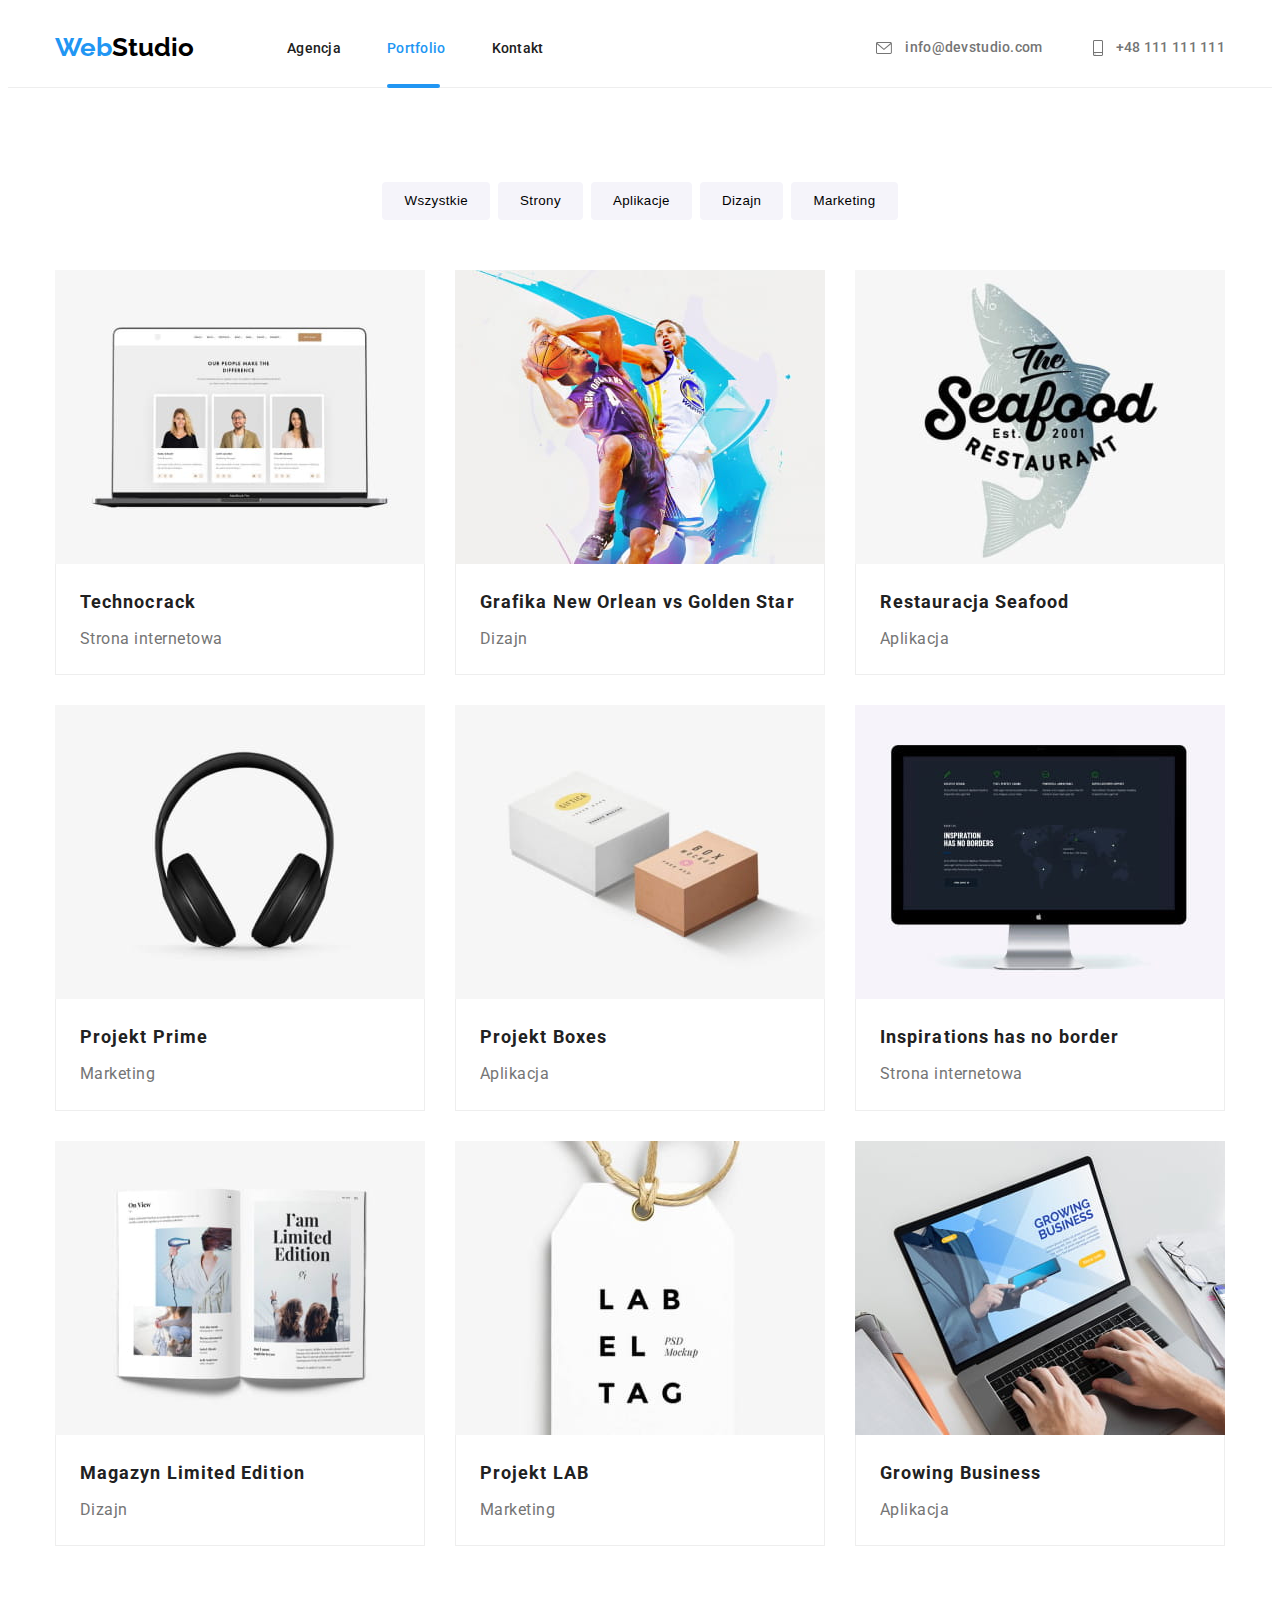
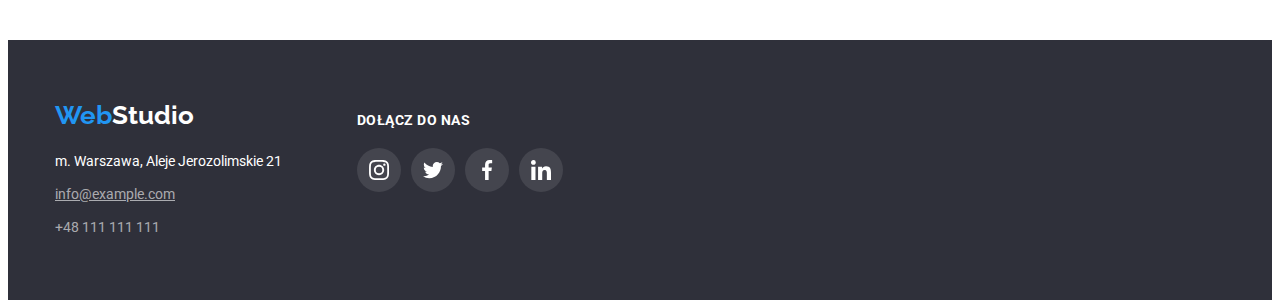
==== portfolio.html @ cc6a9c4f "first commit" ====
<!DOCTYPE html>
<html lang="en">
    <head>
        <meta charset="UTF-8" />
        <meta http-equiv="X-UA-Compatible" content="IE=edge" />
        <meta name="viewport" content="width=device-width, initial-scale=1.0" />
        <title>Portfolio</title>
        <link rel="preconnect" href="https://fonts.googleapis.com" />
        <link rel="preconnect" href="https://fonts.gstatic.com" crossorigin />
        <link
            href="https://fonts.googleapis.com/css2?family=Raleway:wght@700&family=Roboto:wght@400;500;700;900&display=swap"
            rel="stylesheet"
        />
        <link
            rel="stylesheet"
            href="https://cdnjs.cloudflare.com/ajax/libs/modern-normalize/1.1.0/modern-normalize.min.css"
            integrity="sha512-wpPYUAdjBVSE4KJnH1VR1HeZfpl1ub8YT/NKx4PuQ5NmX2tKuGu6U/JRp5y+Y8XG2tV+wKQpNHVUX03MfMFn9Q=="
            crossorigin="anonymous"
            referrerpolicy="no-referrer"
        />
        <link href="./css/style.css" rel="stylesheet" />
    </head>

    <body>
        <header class="main-information">
            <div class="container flex-nav">
                <nav class="flex-nav-details">
                    <a class="logo" href="index.html"
                        >Web<span class="black-studio">Studio</span></a
                    >
                    <ul class="nav-list">
                        <li>
                            <a class="menu-link" href="#">Agencja</a>
                        </li>
                        <li>
                            <a
                                class="menu-link menu-link-active"
                                href="portfolio.html"
                            >
                                Portfolio</a
                            >
                        </li>
                        <li>
                            <a class="menu-link" href="#">Kontakt</a>
                        </li>
                    </ul>
                </nav>

                <ul class="contact-list">
                    <li>
                        <a href="info@devstudio.com">
                            <svg width="16" height="12" class="contact-icon">
                                <use
                                    href="./images/icons.svg#icon-envelope"
                                ></use>
                            </svg>
                            info@devstudio.com</a
                        >
                    </li>
                    <li>
                        <a href="tel:+48111111111"
                            ><svg width="10" height="16" class="contact-icon">
                                <use
                                    href="./images/icons.svg#icon-smartphone"
                                ></use>
                            </svg>
                            +48 111 111 111</a
                        >
                    </li>
                </ul>
            </div>
        </header>

        <main>
            <section class="section">
                <div class="container">
                    <ul class="button-list">
                        <li>
                            <button
                                class="button portfolio-button"
                                type="button"
                            >
                                Wszystkie
                            </button>
                        </li>
                        <li>
                            <button
                                class="button portfolio-button"
                                type="button"
                            >
                                Strony
                            </button>
                        </li>
                        <li>
                            <button
                                class="button portfolio-button"
                                type="button"
                            >
                                Aplikacje
                            </button>
                        </li>
                        <li>
                            <button
                                class="button portfolio-button"
                                type="button"
                            >
                                Dizajn
                            </button>
                        </li>
                        <li>
                            <button
                                class="button portfolio-button"
                                type="button"
                            >
                                Marketing
                            </button>
                        </li>
                    </ul>

                    <ul class="projects">
                        <li class="photo-portfolio-shadow">
                            <div class="overlay-portfolio">
                                <img
                                    src="images/technocrack.jpg"
                                    alt="Otwarty laptop z wyświetloną stroną"
                                    width="370"
                                    height="294"
                                />
                                <div class="overlay-description">
                                    <p>
                                        Technocrack jest popularną platformą
                                        wykorzystywaną do rozpowszechniania
                                        koronawirusa. Firmy wykorzystują tę
                                        platformę do celów szpiegowskich i
                                        ataków na niezabezpieczone serwery
                                        konkurencji
                                    </p>
                                </div>
                            </div>
                            <div class="photo-portfolio">
                                <h3>Technocrack</h3>
                                <p>Strona internetowa</p>
                            </div>
                        </li>
                        <li class="photo-portfolio-shadow">
                            <div class="overlay-portfolio">
                                <img
                                    src="images/grafic-new-orlean-vs-golden-sta.jpg"
                                    alt="Dwóch koszykarzy walczy o piłkę"
                                    width="370"
                                    height="294"
                                />
                                <div class="overlay-description">
                                    <p>
                                        Technocrack jest popularną platformą
                                        wykorzystywaną do rozpowszechniania
                                        koronawirusa. Firmy wykorzystują tę
                                        platformę do celów szpiegowskich i
                                        ataków na niezabezpieczone serwery
                                        konkurencji
                                    </p>
                                </div>
                            </div>
                            <div class="photo-portfolio">
                                <h3>Grafika New Orlean vs Golden Star</h3>
                                <p>Dizajn</p>
                            </div>
                        </li>
                        <li class="photo-portfolio-shadow">
                            <div class="overlay-portfolio">
                                <img
                                    src="images/logo-restaurant-seafood.jpg"
                                    alt="Logo restauracji Seafood"
                                    width="370"
                                    height="294"
                                />
                                <div class="overlay-description">
                                    <p>
                                        Technocrack jest popularną platformą
                                        wykorzystywaną do rozpowszechniania
                                        koronawirusa. Firmy wykorzystują tę
                                        platformę do celów szpiegowskich i
                                        ataków na niezabezpieczone serwery
                                        konkurencji
                                    </p>
                                </div>
                            </div>
                            <div class="photo-portfolio">
                                <h3>Restauracja Seafood</h3>
                                <p>Aplikacja</p>
                            </div>
                        </li>
                        <li class="photo-portfolio-shadow">
                            <div class="overlay-portfolio">
                                <img
                                    src="images/headphones.jpg"
                                    alt="Słuchawki"
                                    width="370"
                                    height="294"
                                />
                                <div class="overlay-description">
                                    <p>
                                        Technocrack jest popularną platformą
                                        wykorzystywaną do rozpowszechniania
                                        koronawirusa. Firmy wykorzystują tę
                                        platformę do celów szpiegowskich i
                                        ataków na niezabezpieczone serwery
                                        konkurencji
                                    </p>
                                </div>
                            </div>
                            <div class="photo-portfolio">
                                <h3>Projekt Prime</h3>
                                <p>Marketing</p>
                            </div>
                        </li>
                        <li class="photo-portfolio-shadow">
                            <div class="overlay-portfolio">
                                <img
                                    src="images/boxes.jpg"
                                    alt="Dwa pudełka"
                                    width="370"
                                    height="294"
                                />
                                <div class="overlay-description">
                                    <p>
                                        Technocrack jest popularną platformą
                                        wykorzystywaną do rozpowszechniania
                                        koronawirusa. Firmy wykorzystują tę
                                        platformę do celów szpiegowskich i
                                        ataków na niezabezpieczone serwery
                                        konkurencji
                                    </p>
                                </div>
                            </div>
                            <div class="photo-portfolio">
                                <h3>Projekt Boxes</h3>
                                <p>Aplikacja</p>
                            </div>
                        </li>
                        <li class="photo-portfolio-shadow">
                            <div class="overlay-portfolio">
                                <img
                                    src="images/apple-monitor.jpg"
                                    alt="Monitor komputera"
                                    width="370"
                                    height="294"
                                />
                                <div class="overlay-description">
                                    <p>
                                        Technocrack jest popularną platformą
                                        wykorzystywaną do rozpowszechniania
                                        koronawirusa. Firmy wykorzystują tę
                                        platformę do celów szpiegowskich i
                                        ataków na niezabezpieczone serwery
                                        konkurencji
                                    </p>
                                </div>
                            </div>
                            <div class="photo-portfolio">
                                <h3>Inspirations has no border</h3>
                                <p>Strona internetowa</p>
                            </div>
                        </li>
                        <li class="photo-portfolio-shadow">
                            <div class="overlay-portfolio">
                                <img
                                    src="images/magazine.jpg"
                                    alt="Otwarty magazyn"
                                    width="370"
                                    height="294"
                                />
                                <div class="overlay-description">
                                    <p>
                                        Technocrack jest popularną platformą
                                        wykorzystywaną do rozpowszechniania
                                        koronawirusa. Firmy wykorzystują tę
                                        platformę do celów szpiegowskich i
                                        ataków na niezabezpieczone serwery
                                        konkurencji
                                    </p>
                                </div>
                            </div>
                            <div class="photo-portfolio">
                                <h3>Magazyn Limited Edition</h3>
                                <p>Dizajn</p>
                            </div>
                        </li>
                        <li class="photo-portfolio-shadow">
                            <div class="overlay-portfolio">
                                <img
                                    src="images/pendant.jpg"
                                    alt="Zawieszka ozdobna"
                                    width="370"
                                    height="294"
                                />
                                <div class="overlay-description">
                                    <p>
                                        Technocrack jest popularną platformą
                                        wykorzystywaną do rozpowszechniania
                                        koronawirusa. Firmy wykorzystują tę
                                        platformę do celów szpiegowskich i
                                        ataków na niezabezpieczone serwery
                                        konkurencji
                                    </p>
                                </div>
                            </div>
                            <div class="photo-portfolio">
                                <h3>Projekt LAB</h3>
                                <p>Marketing</p>
                            </div>
                        </li>
                        <li class="photo-portfolio-shadow">
                            <div class="overlay-portfolio">
                                <img
                                    src="images/aplication-on-computer.jpg"
                                    alt="Praca na aplikacji na komputerze"
                                    width="370"
                                    height="294"
                                />
                                <div class="overlay-description">
                                    <p>
                                        Technocrack jest popularną platformą
                                        wykorzystywaną do rozpowszechniania
                                        koronawirusa. Firmy wykorzystują tę
                                        platformę do celów szpiegowskich i
                                        ataków na niezabezpieczone serwery
                                        konkurencji
                                    </p>
                                </div>
                            </div>
                            <div class="photo-portfolio">
                                <h3>Growing Business</h3>
                                <p>Aplikacja</p>
                            </div>
                        </li>
                    </ul>
                </div>
            </section>
        </main>

        <footer class="contact">
            <div class="container">
                <div class="footer-items">
                    <div>
                        <a class="logo" href="index.html"
                            >Web<span class="white-studio">Studio</span></a
                        >

                        <address class="address-list">
                            <ul class="address-details">
                                <li>
                                    <span
                                        >m. Warszawa, Aleje Jerozolimskie
                                        21</span
                                    >
                                </li>
                                <li>
                                    <a
                                        class="footer-contact underline"
                                        href="mailto:info@example.com"
                                        >info@example.com</a
                                    >
                                </li>
                                <li>
                                    <a
                                        class="footer-contact"
                                        href="+48111111111"
                                        >+48 111 111 111</a
                                    >
                                </li>
                            </ul>
                        </address>
                    </div>
                    <!--Join us-->
                    <div class="join-social-media">
                        <h3>DOŁĄCZ DO NAS</h3>
                        <ul class="join-us">
                            <li>
                                <a href="#" class="footer-icons">
                                    <svg width="20" height="20">
                                        <use
                                            href="./images/icons.svg#icon-instagram"
                                        ></use>
                                    </svg>
                                </a>
                            </li>
                            <li>
                                <a href="#" class="footer-icons">
                                    <svg width="20" height="20">
                                        <use
                                            href="./images/icons.svg#icon-twitter"
                                        ></use>
                                    </svg>
                                </a>
                            </li>
                            <li>
                                <a href="#" class="footer-icons">
                                    <svg width="20" height="20">
                                        <use
                                            href="./images/icons.svg#icon-facebook"
                                        ></use>
                                    </svg>
                                </a>
                            </li>
                            <li>
                                <a href="#" class="footer-icons">
                                    <svg width="20" height="20">
                                        <use
                                            href="./images/icons.svg#icon-linkedin"
                                        ></use>
                                    </svg>
                                </a>
                            </li>
                        </ul>
                    </div>
                </div>
            </div>
        </footer>
    </body>
</html>
---- css/style.css ----
*,
::before,
::after {
    box-sizing: border-box;
}

:root {
    --primary-color: #2196f3;
    --black-color: #000;
    --dark-grey: #212121;
    --white-color: #fff;
    --light-grey: #757575;
    --navy-blue: #2f303a;
    --black-rock: #2f303a;
    --beige: #f5f4fa;
    --background-dark-transparent: #2f303a66;
    --icon-color: #afb1b8;
    --border-color: #eeeeee;
}

.container {
    max-width: 1200px;
    margin: 0 auto;
    padding: 0 15px;
}

body {
    font-family: 'Roboto', sans-serif;
}

ul,
h1,
h2,
h3,
h4,
p,
figure {
    margin: 0;
    padding: 0;
}

img,
svg {
    vertical-align: middle;
}

.section {
    padding: 94px 0;
}

/*SITE NAV*/
.flex-nav {
    display: flex;
    justify-content: space-between;
    align-items: center;
}

.flex-nav-details {
    display: flex;
    align-items: center;
}

.main-information {
    background-color: var(--white-color);
    padding: 24px 0 25px;
    border-bottom: 1px solid #eeeeee;
}

.nav-list a:hover,
.nav-list a:focus,
.contact-list a:hover,
.contact-list a:focus {
    color: var(--primary-color);
}

.menu-link {
    color: var(--dark-grey);
    font-weight: 500;
    font-size: 14px;
    line-height: 1.17;
    letter-spacing: 0.02em;
    text-align: left;
    transition: color 250ms cubic-bezier(0.4, 0, 0.2, 1);
}

.menu-link-active {
    color: var(--primary-color);
}

.menu-link-active::after {
    background-color: var(--primary-color);
    content: '';
    display: flex;
    justify-content: center;
    position: absolute;
    width: 53px;
    height: 4px;
    top: 46px;
    border-radius: 2px;
}

.menu-link:hover::after,
.menu-link:focus::after {
    background-color: var(--primary-color);
    content: '';
    display: flex;
    justify-content: center;
    position: absolute;
    width: 53px;
    height: 4px;
    top: 46px;
    border-radius: 2px;
}

.logo {
    font-family: 'Raleway', sans-serif;
    font-weight: 700;
    font-size: 26px;
    line-height: 1.17;
    text-align: left;
    text-decoration: none;
    margin-right: 93px;
}

.black-studio {
    color: var(--black-color);
}

.white-studio {
    color: var(--white-color);
}

.logo {
    color: var(--primary-color);
}

.nav-list {
    display: flex;
    list-style: none;
    gap: 46px;
    position: relative;
}

.contact-list {
    font-weight: 500;
    font-size: 14px;
    line-height: 1.17;
    letter-spacing: 0.02em;
    text-align: left;
    list-style: none;
    display: flex;
    column-gap: 50px;
    flex-direction: row;
}

.contact-icon {
    margin-right: 10px;
    fill: currentColor;
}

.contact-list a {
    color: var(--light-grey);
    text-decoration: none;
    transition: color 250ms cubic-bezier(0.4, 0, 0.2, 1);
}

.main-information a {
    text-decoration: none;
}
/*END SITE NAV*/

/*FIRST SECTION*/

.first-section {
    text-align: center;
    background-color: var(--navy-blue);
    background-image: linear-gradient(
            90deg,
            rgba(47, 48, 58, 0.4) 0%,
            rgba(47, 48, 58, 0.4) 0%
        ),
        url(../images/hero.jpg);
    background-position: center;
    margin: 0 auto;
    background-repeat: no-repeat;
}

.first-section h1 {
    font-weight: 900;
    font-size: 44px;
    line-height: 1.36;
    color: #fff;
    letter-spacing: 0.06em;
    text-align: center;
    margin: 106px 252px 30px;
}

.first-section button {
    font-weight: 700;
    font-size: 16px;
    color: var(--white-color);
    background-color: var(--primary-color);
    outline: none;
    border: none;
    border-radius: 4px;
    margin-bottom: 106px;
    width: 200px;
    height: 50px;
    cursor: pointer;
}

.button-list {
    list-style: none;
    display: flex;
    gap: 8px;
    align-items: center;
    justify-content: center;
}

.button {
    color: var(--black-color);
    background-color: var(--beige);
    outline: none;
    border: none;
    border-radius: 4px;
    cursor: pointer;
    transition: color 250ms cubic-bezier(0.4, 0, 0.2, 1);
}
.portfolio-button {
    padding: 6px 22px;
    line-height: 26px;
    font-weight: 500;
    letter-spacing: 0.03em;
    cursor: pointer;
    transition: color 250ms cubic-bezier(0.4, 0, 0.2, 1),
        background-color 250ms cubic-bezier(0.4, 0, 0.2, 1);
}

.portfolio-button:hover,
.portfolio-button:focus {
    color: var(--color-white);
    background-color: var(--color-blue);
    box-shadow: 0px 3px 1px rgba(0, 0, 0, 0.1), 0px 1px 2px rgba(0, 0, 0, 0.08),
        0px 2px 2px rgba(0, 0, 0, 0.12);
}

.button:hover,
.button:focus {
    color: var(--white-color);
    background-color: var(--primary-color);
}
/*END FIRST SECTION*/

/*SECOND SECTION*/
.second-section-list h3 {
    font-weight: 700;
    font-size: 14px;
    line-height: 1.17;
    color: var(--dark-grey);
    letter-spacing: 0.03em;
    text-align: left;
}

.flex-second-section {
    display: flex;
    align-items: center;
    list-style: none;
    gap: 30px;
}

.lorem-icon {
    padding: 25px 100px;
    margin-bottom: 30px;
    background-color: var(--beige);
    border-radius: 4px;
}

.title-section {
    padding-top: 10px;
}

.flex-third-section,
.flex-fourth-section {
    display: flex;
    align-items: center;
    list-style: none;
    gap: 30px;
}

.third-section {
    margin-top: -94px;
}

.box-photo {
    position: relative;
    overflow: hidden;
}

.overlay-box-photo {
    position: absolute;
    bottom: 0;
    left: 0;
    background-color: rgba(47, 48, 58, 0.8);
    color: var(--white-color);
    width: 370px;
    height: 70px;
    font-weight: 700;
    font-size: 14px;
    line-height: 1.17;
    letter-spacing: 0.03em;
    text-align: center;
}

.overlay-box-photo p {
    padding: 27px 0;
}

.fourth-section {
    background-color: var(--beige);
}

.our-team {
    background-color: var(--white-color);
    margin: 0;
    box-shadow: 0px 1px 3px rgba(0 0 0 / 12%), 0px 1px 1px rgba(0 0 0 / 14%),
        0px 2px 1px rgba(0 0 0 / 20%);
    border-bottom-right-radius: 4px;
    border-bottom-left-radius: 4px;
}

.social-media {
    display: flex;
    justify-content: center;
    align-items: center;
    gap: 10px;
    list-style: none;
    margin-top: 16px;
}

.social-icon {
    fill: var(--icon-color);
    border-radius: 50%;
    padding: 12px;
    display: flex;
    align-items: center;
    transition: fill 250ms cubic-bezier(0.4, 0, 0.2, 1),
        background-color 250ms cubic-bezier(0.4, 0, 0.2, 1);
}

.social-icon:hover,
.social-icon:focus {
    fill: var(--white-color);
    background-color: var(--primary-color);
}

.projects h3 {
    font-size: 18px;
    line-height: 2;
    letter-spacing: 0.06em;
    color: var(--dark-grey);
    padding-top: 20px;
    padding-bottom: 4px;
    padding-left: 24px;
    margin: 0;
}

.projects p {
    font-size: 16px;
    line-height: 1.88;
    letter-spacing: 0.03em;
    color: var(--light-grey);
    margin: 0;
    padding-left: 24px;
    padding-bottom: 20px;
}

.projects {
    display: flex;
    flex-wrap: wrap;
    gap: 30px;
    list-style: none;
    padding-top: 50px;
}

.photo-portfolio {
    border-right: 1px solid #eeeeee;
    border-bottom: 1px solid #eeeeee;
    border-left: 1px solid #eeeeee;
}

.overlay-portfolio {
    position: relative;
    overflow: hidden;
}

.overlay-description {
    position: absolute;
    top: 0;
    left: 0;
    width: 100%;
    height: 100%;
    background-color: rgba(33, 150, 243, 0.9);
    transform: translateY(100%);
    transition-property: transform;
    transition-duration: 250ms;
    transition-timing-function: cubic-bezier(0.4, 0, 0.2, 1);
}

.overlay-portfolio:hover .overlay-description {
    transform: translateY(0);
}

.overlay-description p {
    font-weight: 400px;
    font-size: 18px;
    line-height: 1, 55;
    letter-spacing: 0.03em;
    padding: 49px 45px 49px 24px;
    color: var(--white-color);
}

.photo-portfolio-shadow:hover,
.photo-portfolio-shadow:focus {
    box-shadow: 0px 1px 1px rgba(0, 0, 0, 0.12), 0px 4px 4px rgba(0, 0, 0, 0.06),
        1px 4px 6px rgba(0, 0, 0, 0.16);
    cursor: pointer;
}

.photo-portfolio-shadow,
.photo-portfolio-shadow {
    transition: color 250ms cubic-bezier(0.4, 0, 0.2, 1);
}

.second-section-list p {
    font-size: 14px;
    line-height: 1.71;
    color: var(--light-grey);
    letter-spacing: 0.03em;
}

.third-section-list,
.fourth-section-list,
.our-costumers {
    font-weight: 700;
    font-size: 36px;
    line-height: 1.17;
    color: var(--dark-grey);
    text-align: center;
    margin-bottom: 50px;
}

.costumers {
    display: flex;
    justify-content: center;
    align-items: center;
    gap: 30px;
    list-style: none;
    cursor: pointer;
}

.company {
    border: 1px solid var(--icon-color);
    border-radius: 4px;
    fill: var(--icon-color);
    padding: 18px 32px 14px 32px;
    outline: none;
    transition: fill 250ms cubic-bezier(0.4, 0, 0.2, 1),
        border-color 250ms cubic-bezier(0.4, 0, 0.2, 1);
}

.company:hover,
.company:focus {
    fill: var(--primary-color);
    border-color: var(--primary-color);
}

.photo-bg {
    background-color: var(--white-color);
    padding: 30px 0;
    line-height: 1.85;
    font-size: 16px;
    text-align: center;
}

.name {
    font-weight: 500;
    font-size: 16px;
    color: var(--dark-grey);
    letter-spacing: 0.03em;
}

.workplace {
    color: var(--light-grey);
    text-align: center;
}

/*FOOTER*/
.contact {
    background-color: var(--navy-blue);
    padding: 60px 0;
}

.address-list {
    color: rgba(255, 255, 255, 0.6);
    font-size: 14px;
    line-height: 1.71;
    font-style: normal;
    text-decoration: none;
    margin-top: 20px;
}

.address-list span {
    color: var(--white-color);
    font-size: 14px;
    line-height: 1.71;
    font-style: normal;
    padding-top: 20px;
}

.footer-contact {
    text-decoration: none;
    color: rgba(255, 255, 255, 0.6);
    font-style: normal;
    font-size: 14px;
    line-height: 1.71;
    transition: color 250ms cubic-bezier(0.4, 0, 0.2, 1);
}

.underline {
    text-decoration: underline;
}

.footer-contact:hover,
.footer-contact:focus {
    color: var(--primary-color);
}

.address-details {
    display: flex;
    flex-direction: column;
    list-style-type: none;
    padding-left: 0;
    gap: 9px;
}

.footer-items {
    display: inline-flex;
    justify-content: center;
}

.join-social-media {
    margin-top: 12px;
    margin-left: 70px;
}

.join-us {
    list-style: none;
    display: inline-flex;
    justify-content: center;
    gap: 10px;
    padding-top: 20px;
}

.footer-icons {
    fill: var(--white-color);
    border-radius: 50%;
    background-color: rgba(255, 255, 255, 0.1);
    cursor: pointer;
    padding: 12px;
    align-items: center;
    display: flex;
    justify-content: center;
    transition: background-color 250ms cubic-bezier(0.4, 0, 0.2, 1);
}

.footer-icons:hover,
.footer-icons:focus {
    fill: var(--white-color);
    background-color: var(--primary-color);
}

.join-social-media h3 {
    color: var(--white-color);
    font-weight: 700;
    font-size: 14px;
    line-height: 1.17;
    letter-spacing: 0.03rem;
}

.backdrop {
    position: fixed;
    left: 0;
    top: 0;
    width: 100%;
    height: 100%;
    display: flex;
    justify-content: center;
    align-items: center;
    background-color: rgba(0, 0, 0, 0.2);
    z-index: 1;
    visibility: visible;
    opacity: 1;
    transition: visibility 250ms cubic-bezier(0.4, 0, 0.2, 1);
}

.modal {
    position: relative;
    width: 528px;
    height: 581px;
    background-color: var(--white-color);
    border-radius: 4px;
    box-shadow: 0px 1px 3px rgb(0 0 0 / 12%), 0px 1px 1px rgb(0 0 0 / 14%),
        0px 2px 1px rgb(0 0 0 / 20%);
    transform: translateY(0);
    transition-property: transform;
    transition-duration: 250ms;
    transition-timing-function: cubic-bezier(0.4, 0, 0.2, 1);
}

.close-btn {
    position: absolute;
    top: 8px;
    right: 8px;
    width: 30px;
    height: 30px;
    border-radius: 50%;
    background-color: var(--white-color);
    border: 1px solid rgba(0, 0, 0, 0.1);
    display: flex;
    align-items: center;
    justify-content: center;
    cursor: pointer;
}

.is-hidden {
    visibility: hidden;
    opacity: 0;
    pointer-events: none;
    transition-property: opacity, visibility;
    transition-duration: 250ms;
    transition-timing-function: ease-out;
}

.is-hidden .modal {
    transform: translateY(-100%);
}
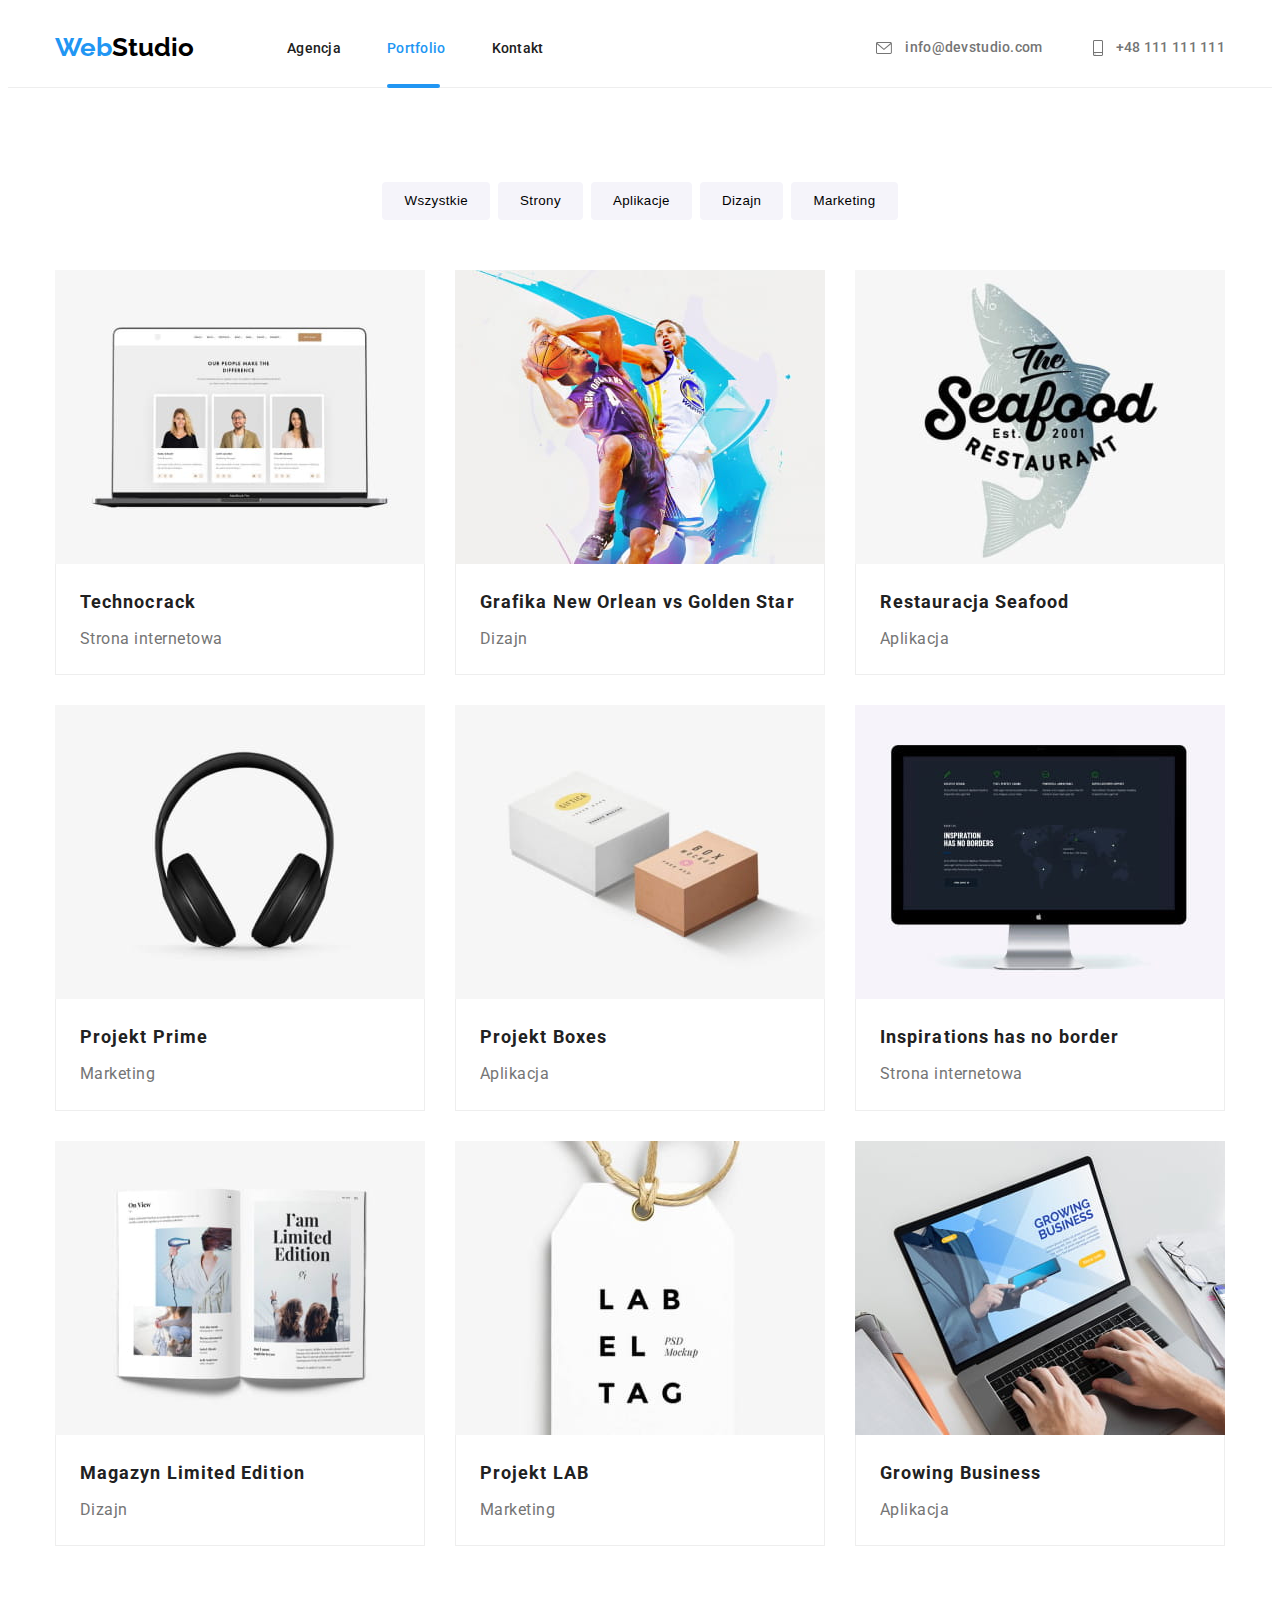
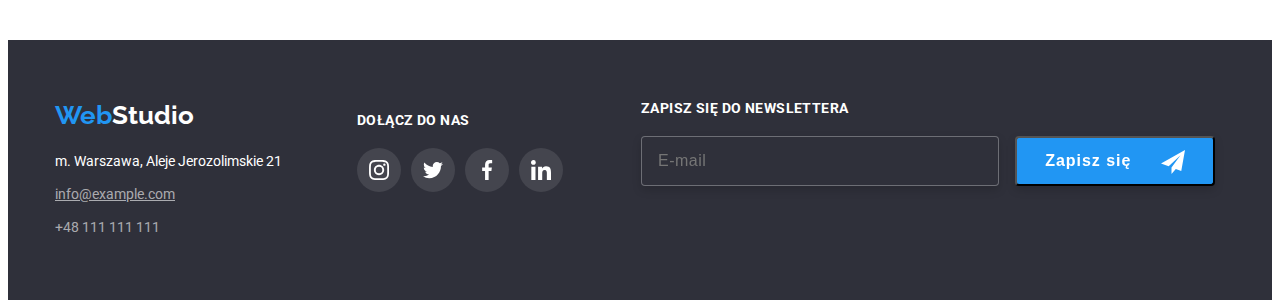
==== commit 2a6a0ab2: "added newletter in footer" ====
--- a/portfolio.html
+++ b/portfolio.html
@@ -414,6 +414,35 @@
                             </li>
                         </ul>
                     </div>
+                    <!--footer-newsletter-->
+                    <div class="newsletter">
+                        <h3 class="footer-newsletter">
+                            ZAPISZ SIĘ DO NEWSLETTERA
+                        </h3>
+                        <form>
+                            <label for="newsletter">
+                                <input
+                                    id="newsletter"
+                                    class="footer-form"
+                                    type="email"
+                                    name="email"
+                                    placeholder="E-mail"
+                                />
+                            </label>
+                            <button type="submit" class="footer-btn">
+                                Zapisz się
+                                <svg
+                                    width="24"
+                                    height="24"
+                                    class="newletter-icon"
+                                >
+                                    <use
+                                        href="./images/icons.svg#icon-send"
+                                    ></use>
+                                </svg>
+                            </button>
+                        </form>
+                    </div>
                 </div>
             </div>
         </footer>
--- a/css/style.css
+++ b/css/style.css
@@ -579,12 +579,58 @@
     background-color: var(--primary-color);
 }
 
-.join-social-media h3 {
+.join-social-media h3,
+.footer-newsletter {
     color: var(--white-color);
     font-weight: 700;
     font-size: 14px;
     line-height: 1.17;
-    letter-spacing: 0.03rem;
+    letter-spacing: 0.03em;
+}
+
+.newsletter {
+    margin-left: 78px;
+}
+
+.footer-newsletter {
+    margin-bottom: 20px;
+}
+
+.footer-form {
+    border: 1px solid rgba(255, 255, 255, 0.3);
+    border-radius: 4px;
+    filter: drop-shadow(0px 4px 4px rgba(0, 0, 0, 0.15));
+    background-color: var(--black-rock);
+    padding: 15px 16px;
+    width: 358px;
+    height: 50px;
+    margin-right: 12px;
+}
+
+::placeholder {
+    font-weight: 400;
+    font-size: 16px;
+    line-height: 1.25;
+    letter-spacing: 0.03em;
+}
+
+.footer-btn {
+    background-color: var(--primary-color);
+    color: var(--white-color);
+    width: 200px;
+    height: 50px;
+    padding: ;
+    border-radius: 4px;
+    filter: drop-shadow(0px 4px 4px rgba(0, 0, 0, 0.15));
+    font-weight: 700;
+    font-size: 16px;
+    line-height: 1.88;
+    letter-spacing: 0.06em;
+}
+
+.newletter-icon {
+    fill: var(--white-color);
+    margin-left: 24px;
 }
 
 .backdrop {
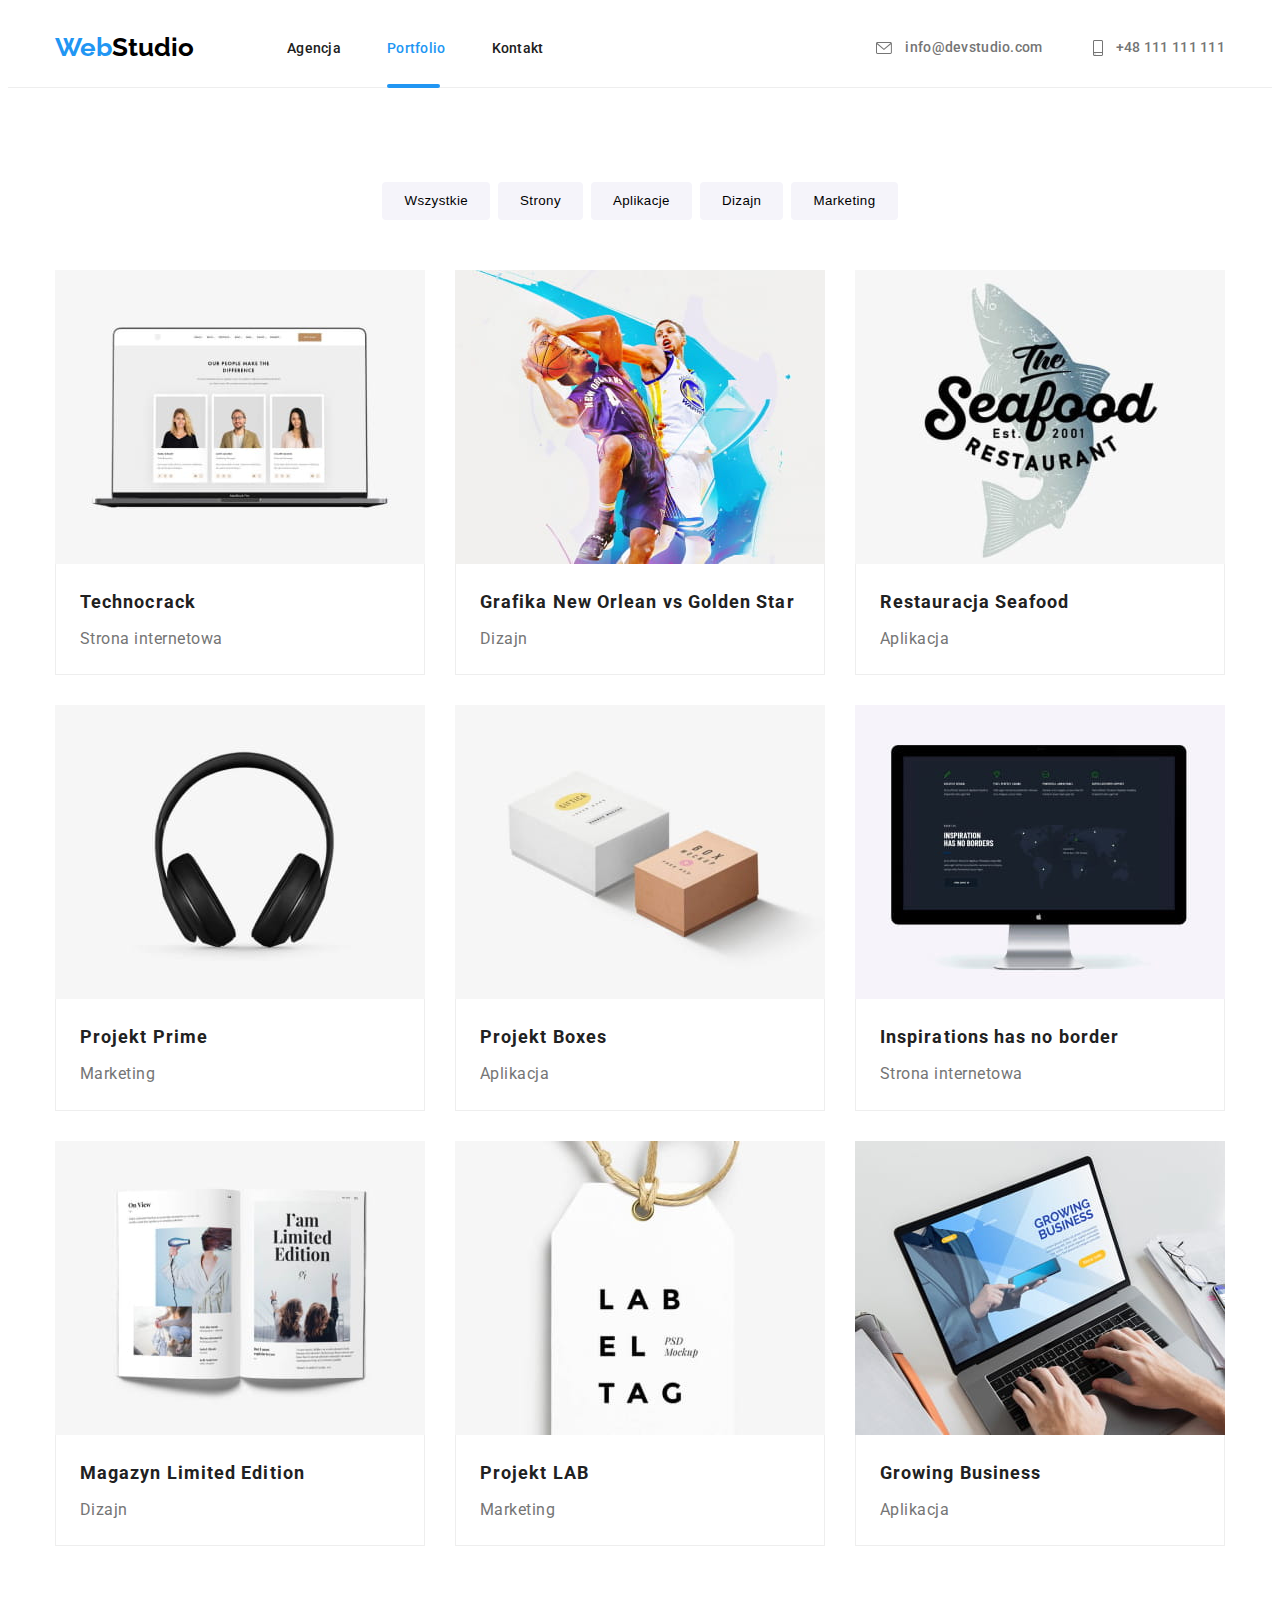
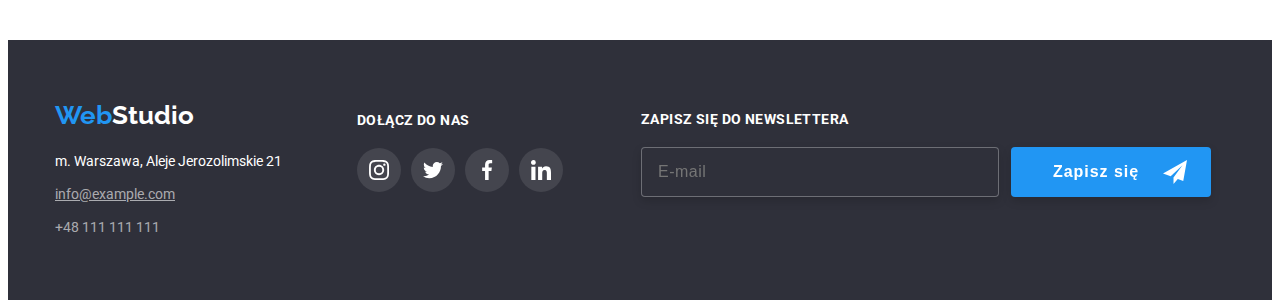
==== commit 80ed393a: "added class newsletter-composition to portfolio" ====
--- a/portfolio.html
+++ b/portfolio.html
@@ -419,7 +419,7 @@
                         <h3 class="footer-newsletter">
                             ZAPISZ SIĘ DO NEWSLETTERA
                         </h3>
-                        <form>
+                        <form class="newsletter-composition">
                             <label for="newsletter">
                                 <input
                                     id="newsletter"
--- a/css/style.css
+++ b/css/style.css
@@ -594,6 +594,7 @@
 
 .footer-newsletter {
     margin-bottom: 20px;
+    margin-top: 11px;
 }
 
 .footer-form {
@@ -605,13 +606,16 @@
     width: 358px;
     height: 50px;
     margin-right: 12px;
-}
-
-::placeholder {
     font-weight: 400;
     font-size: 16px;
     line-height: 1.25;
     letter-spacing: 0.03em;
+    outline: transparent;
+    color: var(--white-color);
+}
+
+.newsletter-composition {
+    display: flex;
 }
 
 .footer-btn {
@@ -619,18 +623,21 @@
     color: var(--white-color);
     width: 200px;
     height: 50px;
-    padding: ;
-    border-radius: 4px;
+    padding: 10px 18px 10px 42px;
+    border-radius: 4px;
+    border: none;
     filter: drop-shadow(0px 4px 4px rgba(0, 0, 0, 0.15));
     font-weight: 700;
     font-size: 16px;
-    line-height: 1.88;
+    line-height: 1.875;
     letter-spacing: 0.06em;
+    display: flex;
+    gap: 24px;
+    align-items: center;
 }
 
 .newletter-icon {
     fill: var(--white-color);
-    margin-left: 24px;
 }
 
 .backdrop {
@@ -690,3 +697,141 @@
 .is-hidden .modal {
     transform: translateY(-100%);
 }
+
+.modal-name {
+    font-weight: 700;
+    font-size: 20px;
+    line-height: 1.17;
+    letter-spacing: 0.03em;
+    margin: 40px 40px 12px 40px;
+}
+
+.contact-form {
+    display: flex;
+    flex-direction: column;
+    gap: 10px;
+    margin: 0 40px;
+}
+
+.label-description {
+    font-weight: 400;
+    font-size: 12px;
+    line-height: 1.17;
+    letter-spacing: 0.01em;
+    color: var(--light-grey);
+    position: relative;
+    display: flex;
+    flex-direction: column;
+    gap: 4px;
+}
+
+.form-comment {
+    font-weight: 400;
+    font-size: 12px;
+    line-height: 1.17;
+    letter-spacing: 0.01em;
+    width: 448px;
+    height: 120px;
+    border: 1px solid rgba(33, 33, 33, 0.2);
+    border-radius: 4px;
+    resize: none;
+    padding: 12px 16px;
+    outline: none;
+}
+
+.form-icon {
+    fill: var(--dark-grey);
+    position: absolute;
+    bottom: 11px;
+    left: 15px;
+    transition: fill 250ms cubic-bezier(0.4, 0, 0.2, 1);
+}
+
+.form-description {
+    width: 448px;
+    height: 40px;
+    border: 1px solid rgba(33, 33, 33, 0.2);
+    border-radius: 4px;
+    padding: 11px 12px 11px 42px;
+    outline: none;
+    transition: border-color 250ms cubic-bezier(0.4, 0, 0.2, 1);
+}
+
+.label-description:focus-within .form-description {
+    border-color: var(--primary-color);
+}
+
+.label-description:focus-within .form-icon {
+    fill: var(--primary-color);
+}
+
+.label-description:focus-within .form-comment {
+    border-color: var(--primary-color);
+}
+
+.statute {
+    margin-top: 20px;
+}
+
+.statute-info {
+    font-weight: 400;
+    font-size: 14px;
+    line-height: 1.71;
+    letter-spacing: 0.03em;
+}
+
+.statute-link {
+    text-decoration: underline;
+    color: var(--primary-color);
+}
+
+.btn-statute {
+    font-weight: 700;
+    font-size: 16px;
+    color: var(--white-color);
+    background-color: var(--primary-color);
+    outline: none;
+    border: none;
+    border-radius: 4px;
+    letter-spacing: 0.06em;
+    width: 200px;
+    height: 50px;
+    cursor: pointer;
+    text-align: center;
+    box-shadow: 0px 4px 4px rgba(0, 0, 0, 0.15);
+    margin-bottom: 40px;
+    margin-left: 124px;
+    margin-top: 30px;
+    padding: 0;
+}
+
+.statute-form {
+    position: relative;
+    display: flex;
+    align-items: center;
+}
+
+.checkbox {
+    fill: var(--white-color);
+    border: 2px solid var(--black-color);
+    border-radius: 2px;
+    width: 16px;
+    height: 15px;
+    appearance: none;
+    margin-left: 15px;
+    margin-right: 8px;
+}
+
+.form-icon-check {
+    position: absolute;
+    left: 15px;
+    bottom: 4px;
+    opacity: 0;
+    border-radius: 2px;
+}
+
+.checkbox:checked + .form-icon-check {
+    background-color: #2196f3;
+    border-color: #2196f3;
+    opacity: 1;
+}
